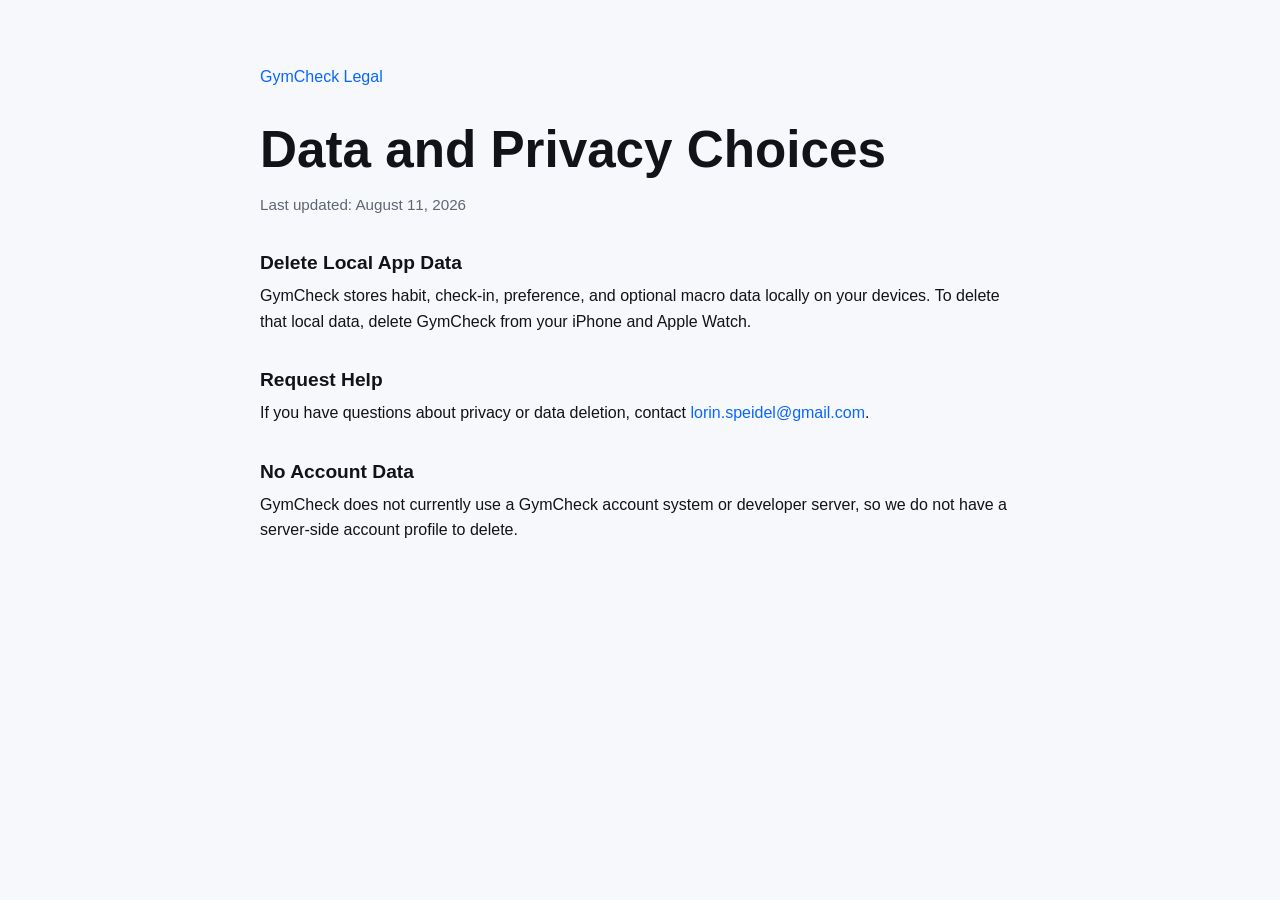
==== data.html @ eca50a29 "Add GymCheck legal pages" ====
<!doctype html>
<html lang="en">
<head>
  <meta charset="utf-8">
  <meta name="viewport" content="width=device-width, initial-scale=1">
  <title>Data and Privacy Choices | GymCheck</title>
  <meta name="description" content="Data and privacy choices for GymCheck - One Tap Check-In.">
  <link rel="stylesheet" href="styles.css">
</head>
<body>
  <main class="page document">
    <nav><a href="index.html">GymCheck Legal</a></nav>
    <h1>Data and Privacy Choices</h1>
    <p class="updated">Last updated: August 11, 2026</p>

    <h2>Delete Local App Data</h2>
    <p>GymCheck stores habit, check-in, preference, and optional macro data locally on your devices. To delete that local data, delete GymCheck from your iPhone and Apple Watch.</p>

    <h2>Request Help</h2>
    <p>If you have questions about privacy or data deletion, contact <a href="mailto:lorin.speidel@gmail.com">lorin.speidel@gmail.com</a>.</p>

    <h2>No Account Data</h2>
    <p>GymCheck does not currently use a GymCheck account system or developer server, so we do not have a server-side account profile to delete.</p>
  </main>
</body>
</html>
---- styles.css ----
:root {
  color-scheme: light dark;
  --bg: #f7f8fb;
  --text: #111318;
  --muted: #5f6672;
  --line: #d9dde5;
  --panel: #ffffff;
  --accent: #0a66ff;
}

@media (prefers-color-scheme: dark) {
  :root {
    --bg: #0f1115;
    --text: #f4f6fb;
    --muted: #a7afbd;
    --line: #2a2f39;
    --panel: #171a20;
    --accent: #3d8bff;
  }
}

* {
  box-sizing: border-box;
}

body {
  margin: 0;
  background: var(--bg);
  color: var(--text);
  font-family: -apple-system, BlinkMacSystemFont, "Segoe UI", sans-serif;
  line-height: 1.6;
}

a {
  color: var(--accent);
  text-decoration: none;
}

a:hover {
  text-decoration: underline;
}

.page {
  width: min(920px, calc(100% - 40px));
  margin: 0 auto;
  padding: 64px 0;
}

.hero {
  padding: 48px 0 36px;
}

.eyebrow,
.updated {
  color: var(--muted);
  font-size: 0.95rem;
  margin: 0 0 10px;
}

h1 {
  font-size: clamp(2.3rem, 5vw, 4.8rem);
  line-height: 1;
  margin: 0 0 18px;
  letter-spacing: 0;
}

.document h1 {
  font-size: clamp(2.2rem, 4vw, 3.5rem);
}

h2 {
  font-size: 1.2rem;
  line-height: 1.25;
  margin: 34px 0 8px;
}

p {
  margin: 0 0 14px;
}

nav {
  margin-bottom: 34px;
}

.lede {
  color: var(--muted);
  font-size: 1.2rem;
  max-width: 620px;
}

.links {
  display: grid;
  grid-template-columns: repeat(auto-fit, minmax(220px, 1fr));
  gap: 14px;
}

.links a {
  display: flex;
  flex-direction: column;
  min-height: 130px;
  padding: 20px;
  border: 1px solid var(--line);
  border-radius: 8px;
  background: var(--panel);
  color: var(--text);
}

.links span {
  font-weight: 700;
  font-size: 1.1rem;
}

.links small {
  color: var(--muted);
  margin-top: 8px;
}

.document {
  max-width: 760px;
}

@media (max-width: 560px) {
  .page {
    width: min(100% - 28px, 920px);
    padding: 36px 0;
  }

  .hero {
    padding-top: 24px;
  }
}
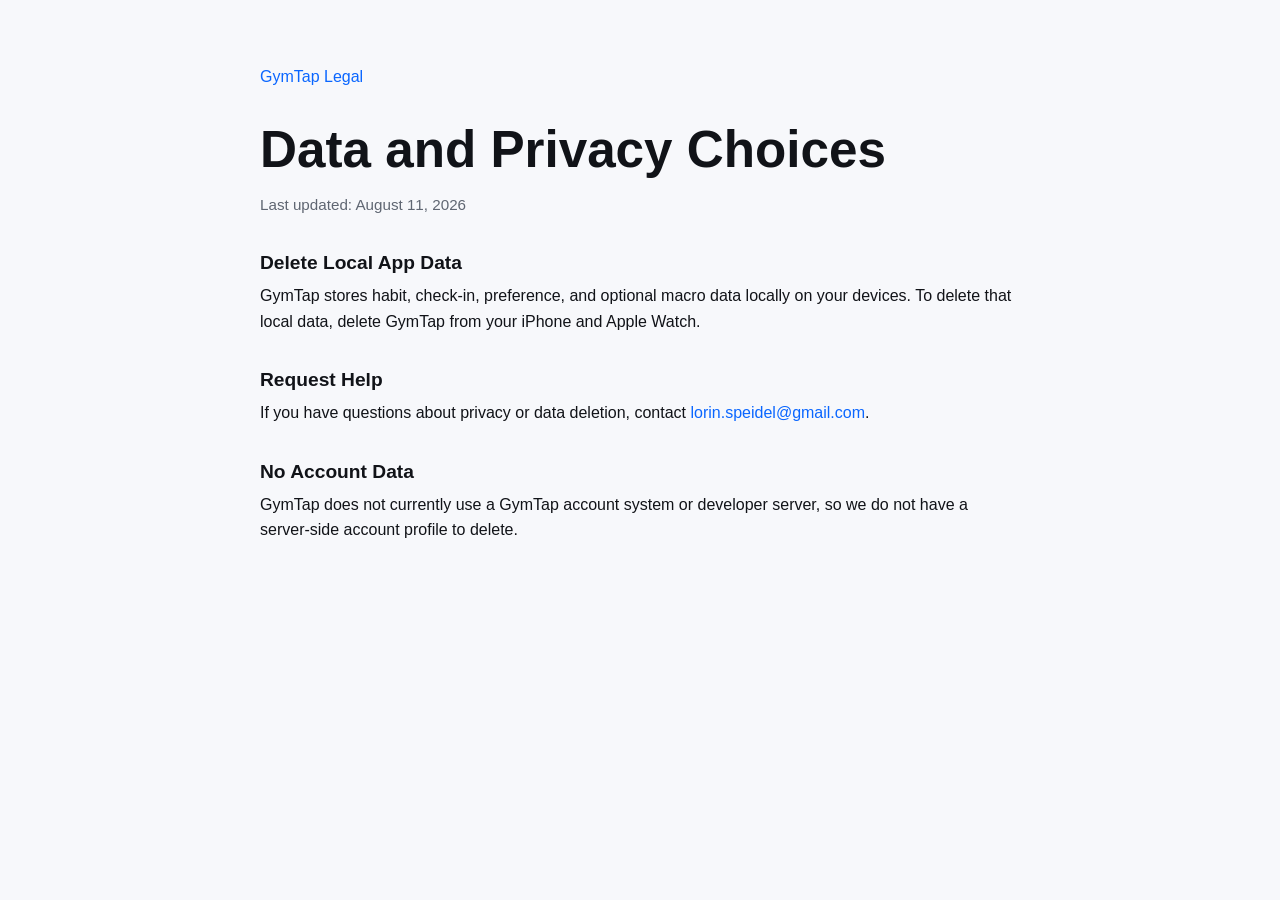
==== commit e9357742: "Rename legal pages to GymTap" ====
--- a/data.html
+++ b/data.html
@@ -3,24 +3,24 @@
 <head>
   <meta charset="utf-8">
   <meta name="viewport" content="width=device-width, initial-scale=1">
-  <title>Data and Privacy Choices | GymCheck</title>
-  <meta name="description" content="Data and privacy choices for GymCheck - One Tap Check-In.">
+  <title>Data and Privacy Choices | GymTap</title>
+  <meta name="description" content="Data and privacy choices for GymTap - One Tap Check-In.">
   <link rel="stylesheet" href="styles.css">
 </head>
 <body>
   <main class="page document">
-    <nav><a href="index.html">GymCheck Legal</a></nav>
+    <nav><a href="index.html">GymTap Legal</a></nav>
     <h1>Data and Privacy Choices</h1>
     <p class="updated">Last updated: August 11, 2026</p>
 
     <h2>Delete Local App Data</h2>
-    <p>GymCheck stores habit, check-in, preference, and optional macro data locally on your devices. To delete that local data, delete GymCheck from your iPhone and Apple Watch.</p>
+    <p>GymTap stores habit, check-in, preference, and optional macro data locally on your devices. To delete that local data, delete GymTap from your iPhone and Apple Watch.</p>
 
     <h2>Request Help</h2>
     <p>If you have questions about privacy or data deletion, contact <a href="mailto:lorin.speidel@gmail.com">lorin.speidel@gmail.com</a>.</p>
 
     <h2>No Account Data</h2>
-    <p>GymCheck does not currently use a GymCheck account system or developer server, so we do not have a server-side account profile to delete.</p>
+    <p>GymTap does not currently use a GymTap account system or developer server, so we do not have a server-side account profile to delete.</p>
   </main>
 </body>
 </html>
